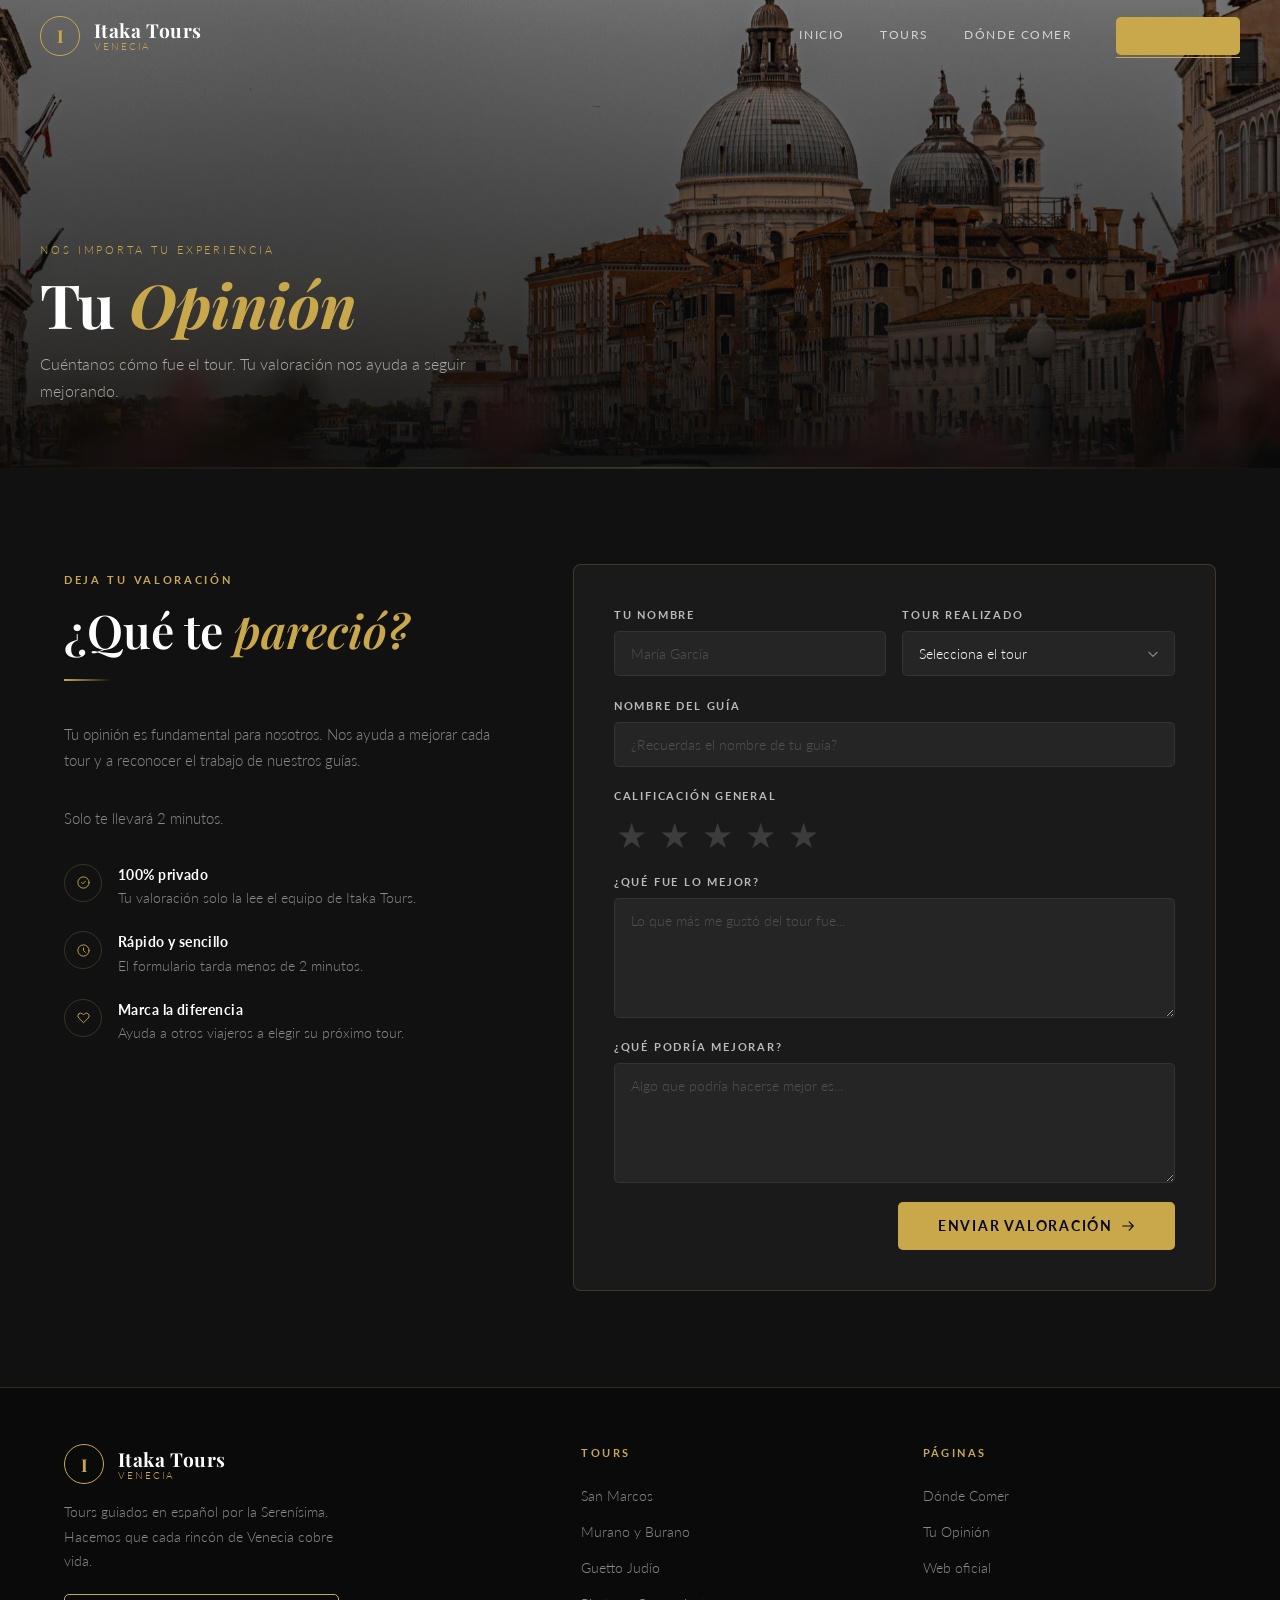
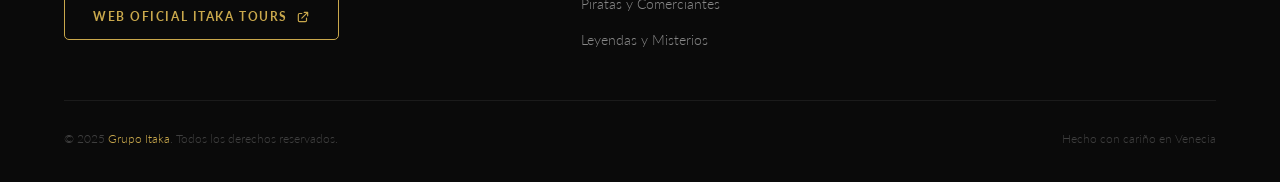
==== feedback.html @ 5834bffe "primer commit itaka post tour" ====
<!DOCTYPE html>
<html lang="es">
<head>
  <meta charset="UTF-8" />
  <meta name="viewport" content="width=device-width, initial-scale=1.0" />
  <title>Tu Opinión — Itaka Tours Venecia</title>
  <meta name="description" content="Cuéntanos cómo fue tu experiencia con Itaka Tours en Venecia. Tu valoración nos ayuda a mejorar." />
  <link rel="preconnect" href="https://fonts.googleapis.com" />
  <link rel="preconnect" href="https://fonts.gstatic.com" crossorigin />
  <link href="https://fonts.googleapis.com/css2?family=Playfair+Display:ital,wght@0,400;0,600;0,700;1,400&family=Lato:wght@300;400;700&display=swap" rel="stylesheet" />
  <link rel="stylesheet" href="css/style.css" />
</head>
<body>

  <!-- HEADER -->
  <header id="header">
    <div class="container header-inner">
      <a href="index.html" class="logo" aria-label="Itaka Tours inicio">
        <div class="logo-icon">I</div>
        <div class="logo-text">
          <span class="logo-name">Itaka Tours</span>
          <span class="logo-tagline">Venecia</span>
        </div>
      </a>
      <nav class="nav-desktop">
        <a href="index.html">Inicio</a>
        <a href="tours.html">Tours</a>
        <a href="restaurantes.html">Dónde Comer</a>
        <a href="feedback.html" class="btn btn-gold">Tu Opinión</a>
      </nav>
      <button class="hamburger" id="hamburger" aria-label="Abrir menú">
        <span></span><span></span><span></span>
      </button>
    </div>
  </header>

  <!-- MENÚ MÓVIL -->
  <nav class="mobile-nav" id="mobileNav" aria-label="Navegación móvil">
    <a href="index.html">Inicio</a>
    <a href="tours.html">Tours</a>
    <a href="restaurantes.html">Dónde Comer</a>
    <a href="feedback.html">Tu Opinión</a>
    <p class="mobile-nav-footer">Itaka Tours · Venecia</p>
  </nav>


  <main>

    <!-- HERO INTERIOR -->
    <section class="hero-page">
      <div class="hero-bg" style="background-image: url('Images/banners/DSC00106.jpg');"></div>
      <div class="hero-overlay"></div>
      <div class="container hero-page-content">
        <p class="hero-page-label">Nos importa tu experiencia</p>
        <h1 class="hero-page-title">Tu <span>Opinión</span></h1>
        <p class="hero-page-desc">Cuéntanos cómo fue el tour. Tu valoración nos ayuda a seguir mejorando.</p>
      </div>
    </section>


    <!-- ════════════════════════════════════════
         FORMULARIO DE VALORACIÓN
    ════════════════════════════════════════ -->
    <section class="section section-bg-dark">
      <div class="container">

        <div class="form-layout">

          <!-- Columna izquierda: info -->
          <div class="form-info reveal">
            <span class="section-label">Deja tu valoración</span>
            <h2 class="section-title">¿Qué te <span>pareció?</span></h2>
            <div class="gold-line"></div>
            <p>Tu opinión es fundamental para nosotros. Nos ayuda a mejorar cada tour y a reconocer el trabajo de nuestros guías.</p>
            <p>Solo te llevará 2 minutos.</p>

            <div class="info-item">
              <div class="info-item-icon">
                <svg xmlns="http://www.w3.org/2000/svg" fill="none" viewBox="0 0 24 24" stroke="currentColor">
                  <path stroke-linecap="round" stroke-linejoin="round" stroke-width="1.5" d="M9 12l2 2 4-4m6 2a9 9 0 11-18 0 9 9 0 0118 0z"/>
                </svg>
              </div>
              <div class="info-item-text">
                <strong>100% privado</strong>
                Tu valoración solo la lee el equipo de Itaka Tours.
              </div>
            </div>

            <div class="info-item">
              <div class="info-item-icon">
                <svg xmlns="http://www.w3.org/2000/svg" fill="none" viewBox="0 0 24 24" stroke="currentColor">
                  <path stroke-linecap="round" stroke-linejoin="round" stroke-width="1.5" d="M12 8v4l3 3m6-3a9 9 0 11-18 0 9 9 0 0118 0z"/>
                </svg>
              </div>
              <div class="info-item-text">
                <strong>Rápido y sencillo</strong>
                El formulario tarda menos de 2 minutos.
              </div>
            </div>

            <div class="info-item">
              <div class="info-item-icon">
                <svg xmlns="http://www.w3.org/2000/svg" fill="none" viewBox="0 0 24 24" stroke="currentColor">
                  <path stroke-linecap="round" stroke-linejoin="round" stroke-width="1.5" d="M4.318 6.318a4.5 4.5 0 000 6.364L12 20.364l7.682-7.682a4.5 4.5 0 00-6.364-6.364L12 7.636l-1.318-1.318a4.5 4.5 0 00-6.364 0z"/>
                </svg>
              </div>
              <div class="info-item-text">
                <strong>Marca la diferencia</strong>
                Ayuda a otros viajeros a elegir su próximo tour.
              </div>
            </div>
          </div>
          <!-- FIN columna izquierda -->


          <!-- Columna derecha: formulario -->
          <div class="form-wrapper reveal reveal-d2">
            <form id="feedbackForm" action="#" method="POST" novalidate>

              <!-- Fila: Nombre + Tour -->
              <div class="form-row">
                <div class="form-group">
                  <label for="fb-nombre">Tu nombre</label>
                  <input
                    type="text"
                    id="fb-nombre"
                    name="nombre"
                    placeholder="María García"
                    required
                    autocomplete="given-name"
                  />
                </div>
                <div class="form-group">
                  <!-- ═══ ACTUALIZAR OPCIONES AL AÑADIR NUEVOS TOURS ═══ -->
                  <label for="fb-tour">Tour realizado</label>
                  <select id="fb-tour" name="tour" required>
                    <option value="" disabled selected>Selecciona el tour</option>
                    <option value="san-marcos">Centro de Venecia: San Marcos</option>
                    <option value="murano-burano">Freetour Murano y Burano</option>
                    <option value="guetto">Guetto Judío</option>
                    <option value="piratas">Prostitutas, Comerciantes y Piratas</option>
                    <option value="leyendas">Leyendas, Crímenes y Misterios</option>
                  </select>
                </div>
              </div>

              <!-- Nombre del guía -->
              <div class="form-group">
                <label for="fb-guia">Nombre del guía</label>
                <input
                  type="text"
                  id="fb-guia"
                  name="guia"
                  placeholder="¿Recuerdas el nombre de tu guía?"
                  autocomplete="off"
                />
              </div>

              <!-- ════════════════════════════════════════
                   RATING DE ESTRELLAS — 1 a 5
              ════════════════════════════════════════ -->
              <div class="star-rating-group">
                <label>Calificación general</label>
                <div class="star-rating" id="starRating" role="group" aria-label="Calificación de 1 a 5 estrellas">
                  <button type="button" class="star" data-value="1" aria-label="1 estrella">★</button>
                  <button type="button" class="star" data-value="2" aria-label="2 estrellas">★</button>
                  <button type="button" class="star" data-value="3" aria-label="3 estrellas">★</button>
                  <button type="button" class="star" data-value="4" aria-label="4 estrellas">★</button>
                  <button type="button" class="star" data-value="5" aria-label="5 estrellas">★</button>
                  <span class="star-count-label" id="starLabel" aria-live="polite"></span>
                </div>
                <input type="hidden" name="calificacion" id="ratingValue" />
              </div>

              <!-- ¿Qué fue lo mejor? -->
              <div class="form-group">
                <label for="fb-mejor">¿Qué fue lo mejor?</label>
                <textarea
                  id="fb-mejor"
                  name="mejor"
                  placeholder="Lo que más me gustó del tour fue..."
                  rows="3"
                ></textarea>
              </div>

              <!-- ¿Qué podría mejorar? -->
              <div class="form-group">
                <label for="fb-mejora">¿Qué podría mejorar?</label>
                <textarea
                  id="fb-mejora"
                  name="mejora"
                  placeholder="Algo que podría hacerse mejor es..."
                  rows="3"
                ></textarea>
              </div>

              <!-- ════════════════════════════════════════
                   AÑADIR NUEVOS CAMPOS AQUÍ si es necesario
                   Copiar un .form-group de arriba
              ════════════════════════════════════════ -->

              <div class="form-submit">
                <button type="submit" id="submitBtn" class="btn btn-gold btn-lg">
                  Enviar valoración
                  <svg xmlns="http://www.w3.org/2000/svg" fill="none" viewBox="0 0 24 24" stroke="currentColor">
                    <path stroke-linecap="round" stroke-linejoin="round" stroke-width="2" d="M14 5l7 7m0 0l-7 7m7-7H3"/>
                  </svg>
                </button>
              </div>

            </form>

            <!-- Mensaje de éxito — oculto por defecto -->
            <div class="form-success" id="formSuccess" aria-live="polite">
              <div class="form-success-icon">
                <svg xmlns="http://www.w3.org/2000/svg" fill="none" viewBox="0 0 24 24" stroke="currentColor">
                  <path stroke-linecap="round" stroke-linejoin="round" stroke-width="1.5" d="M9 12l2 2 4-4m6 2a9 9 0 11-18 0 9 9 0 0118 0z"/>
                </svg>
              </div>
              <h3 class="form-success-title">¡Gracias por tu valoración!</h3>
              <p class="form-success-text">Hemos recibido tu opinión. Nos ayuda muchísimo a seguir mejorando cada tour.</p>
              <a href="tours.html" class="btn btn-outline" style="margin-top:0.5rem;">Ver más tours</a>
            </div>
          </div>
          <!-- FIN formulario -->

        </div>
      </div>
    </section>

  </main>


  <!-- FOOTER -->
  <footer>
    <div class="container">
      <div class="footer-inner">
        <div class="footer-brand">
          <a href="index.html" class="logo">
            <div class="logo-icon">I</div>
            <div class="logo-text">
              <span class="logo-name">Itaka Tours</span>
              <span class="logo-tagline">Venecia</span>
            </div>
          </a>
          <p>Tours guiados en español por la Serenísima. Hacemos que cada rincón de Venecia cobre vida.</p>
          <a href="https://grupoitaka.com" target="_blank" rel="noopener" class="btn btn-outline footer-official-btn">
            Web oficial Itaka Tours
            <svg xmlns="http://www.w3.org/2000/svg" width="13" fill="none" viewBox="0 0 24 24" stroke="currentColor"><path stroke-linecap="round" stroke-linejoin="round" stroke-width="2" d="M10 6H6a2 2 0 00-2 2v10a2 2 0 002 2h10a2 2 0 002-2v-4M14 4h6m0 0v6m0-6L10 14"/></svg>
          </a>
        </div>
        <div class="footer-col">
          <h4>Tours</h4>
          <ul>
            <li><a href="https://www.grupoitaka.com/venecia/san-marco/" target="_blank" rel="noopener">San Marcos</a></li>
            <li><a href="https://www.grupoitaka.com/venecia/freetour-murano-y-burano/" target="_blank" rel="noopener">Murano y Burano</a></li>
            <li><a href="https://www.grupoitaka.com/venecia/guetto-judio/" target="_blank" rel="noopener">Guetto Judío</a></li>
            <li><a href="https://www.grupoitaka.com/prostitutas-comerciantes-y-piratas/" target="_blank" rel="noopener">Piratas y Comerciantes</a></li>
            <li><a href="https://www.grupoitaka.com/venecia/leyendas-crimenes-misterios/" target="_blank" rel="noopener">Leyendas y Misterios</a></li>
          </ul>
        </div>
        <div class="footer-col">
          <h4>Páginas</h4>
          <ul>
            <li><a href="restaurantes.html">Dónde Comer</a></li>
            <li><a href="feedback.html">Tu Opinión</a></li>
            <li><a href="https://www.grupoitaka.com" target="_blank" rel="noopener">Web oficial</a></li>
          </ul>
        </div>
      </div>
      <div class="footer-bottom">
        <p>&copy; 2025 <a href="https://www.grupoitaka.com" target="_blank" rel="noopener">Grupo Itaka</a>. Todos los derechos reservados.</p>
        <p>Hecho con cariño en Venecia</p>
      </div>
    </div>
  </footer>

  <script src="js/main.js"></script>

  <!-- ════════════════════════════════════════
       STAR RATING + ENVÍO A WEBHOOK
       Webhook: n8n — feedback de tours
  ════════════════════════════════════════ -->
  <script>
    (function () {
      const WEBHOOK_URL = 'https://morgantin.app.n8n.cloud/webhook/2cc42efc-2964-4600-a413-fd4a35bc6867';

      /* ── Star rating ── */
      const stars  = document.querySelectorAll('#starRating .star');
      const input  = document.getElementById('ratingValue');
      const label  = document.getElementById('starLabel');
      const labels = ['', 'Muy malo', 'Malo', 'Regular', 'Bueno', '¡Excelente!'];
      let selected = 0;

      function paint(hovered) {
        stars.forEach(s => {
          const v = parseInt(s.dataset.value);
          s.classList.remove('active', 'selected');
          if (v <= hovered) s.classList.add('active');
          if (v <= selected) s.classList.add('selected');
        });
        label.textContent = hovered > 0 ? labels[hovered] : (selected > 0 ? labels[selected] : '');
      }

      stars.forEach(star => {
        const v = parseInt(star.dataset.value);
        star.addEventListener('mouseenter', () => paint(v));
        star.addEventListener('mouseleave', () => paint(0));
        star.addEventListener('click', () => {
          selected    = v;
          input.value = v;
          stars.forEach(s => {
            s.classList.remove('active');
            s.classList.toggle('selected', parseInt(s.dataset.value) <= selected);
          });
          label.textContent = labels[selected];
        });
        star.addEventListener('keydown', e => {
          if (e.key === 'Enter' || e.key === ' ') { e.preventDefault(); star.click(); }
        });
      });

      /* ── Envío del formulario ── */
      const form       = document.getElementById('feedbackForm');
      const submitBtn  = document.getElementById('submitBtn');
      const successMsg = document.getElementById('formSuccess');

      form.addEventListener('submit', async function (e) {
        e.preventDefault();

        // Recoger datos
        const payload = {
          nombre:      document.getElementById('fb-nombre').value.trim(),
          tour:        document.getElementById('fb-tour').value,
          guia:        document.getElementById('fb-guia').value.trim(),
          calificacion: document.getElementById('ratingValue').value,
          mejor:       document.getElementById('fb-mejor').value.trim(),
          mejorar:     document.getElementById('fb-mejora').value.trim(),
        };

        // Estado de carga
        submitBtn.disabled    = true;
        submitBtn.textContent = 'Enviando…';

        try {
          const res = await fetch(WEBHOOK_URL, {
            method:  'POST',
            headers: { 'Content-Type': 'application/json' },
            body:    JSON.stringify(payload),
          });

          if (!res.ok) throw new Error(`HTTP ${res.status}`);

          // Éxito: ocultar formulario y mostrar mensaje
          form.style.display      = 'none';
          successMsg.style.display = 'flex';
          successMsg.scrollIntoView({ behavior: 'smooth', block: 'center' });

        } catch (err) {
          // Error: restaurar botón y avisar
          submitBtn.disabled    = false;
          submitBtn.textContent = 'Enviar valoración';
          alert('Hubo un problema al enviar. Por favor, inténtalo de nuevo.');
          console.error('Feedback error:', err);
        }
      });

    })();
  </script>

</body>
</html>
---- css/style.css ----
/* ════════════════════════════════════════════════════════════════
   ITAKA TOURS — VENECIA
   css/style.css — Estilos compartidos para todas las páginas

   Índice:
   1.  Variables
   2.  Reset & base
   3.  Utilidades
   4.  Botones
   5.  Header & Navegación
   6.  Menú móvil
   7.  Hero — Página de inicio (pantalla completa)
   8.  Hero — Páginas interiores
   9.  Secciones base
   10. Tarjetas de tours
   11. Tarjetas de restaurantes y categorías
   12. Formularios
   13. Rating de estrellas (feedback)
   14. Footer
   15. Animaciones y scroll reveal
   16. Responsive
════════════════════════════════════════════════════════════════ */


/* ════════════════════════════
   1. VARIABLES
════════════════════════════ */
:root {
  /* Paleta principal */
  --gold:        #C9A84C;
  --gold-light:  #E2C87A;
  --gold-dark:   #A07830;
  --black:       #0A0A0A;
  --dark:        #111111;
  --dark-2:      #1A1A1A;
  --dark-3:      #252525;
  --white:       #FFFFFF;
  --off-white:   #F5F0E8;
  --grey:        #888888;
  --grey-light:  #BBBBBB;

  /* Bordes y sombras */
  --border:      rgba(201, 168, 76, 0.22);
  --border-dim:  rgba(255, 255, 255, 0.07);
  --shadow:      0 8px 40px rgba(0, 0, 0, 0.55);
  --shadow-card: 0 4px 24px rgba(0, 0, 0, 0.4);

  /* Tipografía */
  --font-heading: 'Playfair Display', Georgia, serif;
  --font-body:    'Lato', sans-serif;

  /* Espaciado de secciones */
  --section-padding: 6rem 0;

  /* Otros */
  --radius:     5px;
  --transition: 0.28s ease;
  --header-h:   72px;
}


/* ════════════════════════════
   2. RESET & BASE
════════════════════════════ */
*, *::before, *::after {
  box-sizing: border-box;
  margin: 0;
  padding: 0;
}

html {
  scroll-behavior: smooth;
  font-size: 16px;
}

body {
  background: var(--black);
  color: var(--white);
  font-family: var(--font-body);
  font-weight: 300;
  line-height: 1.7;
  overflow-x: hidden;
  -webkit-font-smoothing: antialiased;
}

img {
  display: block;
  width: 100%;
  height: auto;
}

a {
  color: inherit;
  text-decoration: none;
}

ul {
  list-style: none;
}

button {
  font-family: var(--font-body);
}


/* ════════════════════════════
   3. UTILIDADES
════════════════════════════ */
.container {
  width: 90%;
  max-width: 1200px;
  margin: 0 auto;
}

/* Etiqueta pequeña dorada sobre el título de sección */
.section-label {
  display: inline-block;
  font-size: 0.7rem;
  font-weight: 700;
  letter-spacing: 0.24em;
  text-transform: uppercase;
  color: var(--gold);
  margin-bottom: 0.9rem;
}

/* Título principal de sección */
.section-title {
  font-family: var(--font-heading);
  font-size: clamp(1.9rem, 4vw, 2.9rem);
  font-weight: 600;
  color: var(--white);
  line-height: 1.2;
  margin-bottom: 1rem;
}

.section-title span {
  color: var(--gold);
  font-style: italic;
}

/* Subtítulo de sección */
.section-subtitle {
  font-size: 1rem;
  color: var(--grey);
  max-width: 560px;
  line-height: 1.75;
}

/* Línea decorativa dorada bajo el título */
.gold-line {
  width: 48px;
  height: 2px;
  background: linear-gradient(90deg, var(--gold), transparent);
  margin: 1.25rem 0 2.5rem;
}

/* Separador horizontal */
.divider {
  border: none;
  border-top: 1px solid var(--border-dim);
  margin: 3rem 0;
}


/* ════════════════════════════
   4. BOTONES
════════════════════════════ */
.btn {
  display: inline-flex;
  align-items: center;
  justify-content: center;
  gap: 0.5rem;
  padding: 0.75rem 1.75rem;
  font-size: 0.78rem;
  font-weight: 700;
  letter-spacing: 0.13em;
  text-transform: uppercase;
  border: none;
  cursor: pointer;
  transition: var(--transition);
  border-radius: var(--radius);
  white-space: nowrap;
}

.btn svg {
  width: 14px;
  flex-shrink: 0;
}

/* Dorado sólido — acción principal */
.btn-gold {
  background: var(--gold);
  color: var(--black);
}
.btn-gold:hover {
  background: var(--gold-light);
  transform: translateY(-2px);
  box-shadow: 0 6px 20px rgba(201, 168, 76, 0.35);
}

/* Contorno dorado — acción secundaria */
.btn-outline {
  background: transparent;
  color: var(--gold);
  border: 1px solid var(--gold);
}
.btn-outline:hover {
  background: var(--gold);
  color: var(--black);
  transform: translateY(-2px);
}

/* Fantasma blanco */
.btn-ghost {
  background: rgba(255, 255, 255, 0.1);
  color: var(--white);
  border: 1px solid rgba(255, 255, 255, 0.2);
  backdrop-filter: blur(4px);
}
.btn-ghost:hover {
  background: rgba(255, 255, 255, 0.18);
  border-color: rgba(255, 255, 255, 0.35);
}

/* Mapa — botón discreto para enlaces de Google Maps */
.btn-map {
  background: transparent;
  color: var(--grey);
  border: 1px solid var(--border-dim);
  font-size: 0.72rem;
  padding: 0.55rem 1.1rem;
}
.btn-map:hover {
  border-color: var(--gold);
  color: var(--gold);
}

/* Grande — para los CTAs del hero del index */
.btn-lg {
  padding: 1rem 2.5rem;
  font-size: 0.85rem;
}


/* ════════════════════════════
   5. HEADER & NAVEGACIÓN
════════════════════════════ */
#header {
  position: fixed;
  top: 0;
  left: 0;
  right: 0;
  z-index: 100;
  height: var(--header-h);
  display: flex;
  align-items: center;
  transition:
    background var(--transition),
    border-color var(--transition),
    backdrop-filter var(--transition);
}

#header.scrolled {
  background: rgba(10, 10, 10, 0.94);
  backdrop-filter: blur(14px);
  -webkit-backdrop-filter: blur(14px);
  border-bottom: 1px solid var(--border);
}

.header-inner {
  display: flex;
  align-items: center;
  justify-content: space-between;
  width: 100%;
}

/* Logo */
.logo {
  display: flex;
  align-items: center;
  gap: 0.85rem;
  flex-shrink: 0;
}

.logo-icon {
  width: 40px;
  height: 40px;
  border: 1.5px solid var(--gold);
  border-radius: 50%;
  display: flex;
  align-items: center;
  justify-content: center;
  color: var(--gold);
  font-family: var(--font-heading);
  font-size: 1.1rem;
  font-weight: 700;
  flex-shrink: 0;
  transition: background var(--transition);
}

.logo:hover .logo-icon {
  background: rgba(201, 168, 76, 0.12);
}

.logo-text {
  display: flex;
  flex-direction: column;
  line-height: 1.15;
}

.logo-name {
  font-family: var(--font-heading);
  font-size: 1.2rem;
  font-weight: 700;
  color: var(--white);
  letter-spacing: 0.03em;
}

.logo-tagline {
  font-size: 0.62rem;
  letter-spacing: 0.2em;
  text-transform: uppercase;
  color: var(--gold);
}

/* Navegación desktop */
.nav-desktop {
  display: flex;
  align-items: center;
  gap: 2.2rem;
}

.nav-desktop a {
  font-size: 0.76rem;
  font-weight: 400;
  letter-spacing: 0.13em;
  text-transform: uppercase;
  color: rgba(255, 255, 255, 0.72);
  transition: color var(--transition);
  position: relative;
  padding-bottom: 2px;
}

.nav-desktop a::after {
  content: '';
  position: absolute;
  bottom: -3px;
  left: 0;
  width: 0;
  height: 1px;
  background: var(--gold);
  transition: width var(--transition);
}

.nav-desktop a:hover,
.nav-desktop a.active {
  color: var(--gold);
}

.nav-desktop a:hover::after,
.nav-desktop a.active::after {
  width: 100%;
}

.nav-desktop .btn {
  padding: 0.52rem 1.2rem;
  margin-left: 0.5rem;
}

/* Botón hamburguesa */
.hamburger {
  display: none;
  flex-direction: column;
  gap: 5px;
  cursor: pointer;
  padding: 5px;
  background: none;
  border: none;
  z-index: 101;
}

.hamburger span {
  display: block;
  width: 24px;
  height: 1.5px;
  background: var(--white);
  transition: var(--transition);
  border-radius: 2px;
}

.hamburger.active span:nth-child(1) { transform: translateY(6.5px) rotate(45deg); }
.hamburger.active span:nth-child(2) { opacity: 0; transform: scaleX(0); }
.hamburger.active span:nth-child(3) { transform: translateY(-6.5px) rotate(-45deg); }


/* ════════════════════════════
   6. MENÚ MÓVIL
════════════════════════════ */
.mobile-nav {
  display: none;
  position: fixed;
  inset: 0;
  background: rgba(10, 10, 10, 0.98);
  backdrop-filter: blur(18px);
  -webkit-backdrop-filter: blur(18px);
  z-index: 99;
  flex-direction: column;
  align-items: center;
  justify-content: center;
  gap: 0;
}

.mobile-nav.open {
  display: flex;
}

.mobile-nav a {
  font-family: var(--font-heading);
  font-size: clamp(1.6rem, 6vw, 2.2rem);
  color: rgba(255, 255, 255, 0.75);
  padding: 0.85rem 2rem;
  transition: color var(--transition);
  text-align: center;
}

.mobile-nav a:hover,
.mobile-nav a.active {
  color: var(--gold);
}

.mobile-nav-footer {
  position: absolute;
  bottom: 2.5rem;
  font-size: 0.72rem;
  color: rgba(255, 255, 255, 0.2);
  letter-spacing: 0.15em;
  text-transform: uppercase;
}


/* ════════════════════════════
   7. HERO — PÁGINA DE INICIO
   (pantalla completa con 3 CTAs)
════════════════════════════ */
.hero-full {
  position: relative;
  height: 100svh;
  min-height: 620px;
  display: flex;
  flex-direction: column;
  align-items: center;
  justify-content: center;
  overflow: hidden;
}

/* Imagen de fondo — se setea con style="background-image: url(...)" en cada HTML */
.hero-bg {
  position: absolute;
  inset: 0;
  background-size: cover;
  background-position: center;
  transform: scale(1.06);
  transition: transform 7s ease;
  will-change: transform;
}

.hero-full.loaded .hero-bg {
  transform: scale(1);
}

/* Degradado sobre la imagen */
.hero-overlay {
  position: absolute;
  inset: 0;
  background: linear-gradient(
    180deg,
    rgba(10, 10, 10, 0.4)  0%,
    rgba(10, 10, 10, 0.55) 45%,
    rgba(10, 10, 10, 0.82) 100%
  );
}

.hero-content {
  position: relative;
  z-index: 2;
  text-align: center;
  padding: 0 1.5rem;
  max-width: 860px;
  width: 100%;
}

.hero-eyebrow {
  font-size: 0.7rem;
  letter-spacing: 0.3em;
  text-transform: uppercase;
  color: var(--gold);
  margin-bottom: 1.5rem;
  opacity: 0;
  animation: fadeUp 0.8s 0.3s forwards;
}

.hero-title {
  font-family: var(--font-heading);
  font-size: clamp(2rem, 6vw, 4.2rem);
  font-weight: 700;
  line-height: 1.15;
  margin-bottom: 1.2rem;
  opacity: 0;
  animation: fadeUp 0.8s 0.5s forwards;
}

.hero-title em {
  display: block;
  color: var(--gold);
  font-style: italic;
  font-weight: 400;
}

.hero-sub {
  font-size: clamp(0.9rem, 2vw, 1.1rem);
  color: rgba(255, 255, 255, 0.7);
  max-width: 480px;
  margin: 0 auto 3.5rem;
  opacity: 0;
  animation: fadeUp 0.8s 0.7s forwards;
}

/* Grid de 3 tiles CTA grandes */
.hero-cta-grid {
  display: grid;
  grid-template-columns: repeat(3, 1fr);
  gap: 1.25rem;
  max-width: 760px;
  margin: 0 auto;
  opacity: 0;
  animation: fadeUp 0.8s 0.9s forwards;
}

.cta-tile {
  display: flex;
  flex-direction: column;
  align-items: center;
  gap: 0.9rem;
  padding: 1.75rem 1.25rem;
  background: rgba(10, 10, 10, 0.55);
  border: 1px solid var(--border);
  border-radius: 6px;
  backdrop-filter: blur(8px);
  -webkit-backdrop-filter: blur(8px);
  transition: background var(--transition), border-color var(--transition), transform var(--transition);
  cursor: pointer;
}

.cta-tile:hover {
  background: rgba(201, 168, 76, 0.1);
  border-color: var(--gold);
  transform: translateY(-4px);
}

.cta-tile-icon {
  width: 48px;
  height: 48px;
  border: 1px solid var(--border);
  border-radius: 50%;
  display: flex;
  align-items: center;
  justify-content: center;
  color: var(--gold);
  transition: border-color var(--transition), background var(--transition);
}

.cta-tile-icon svg {
  width: 20px;
}

.cta-tile:hover .cta-tile-icon {
  border-color: var(--gold);
  background: rgba(201, 168, 76, 0.15);
}

.cta-tile-label {
  font-size: 0.78rem;
  font-weight: 700;
  letter-spacing: 0.14em;
  text-transform: uppercase;
  color: var(--white);
}

/* Indicador de scroll */
.hero-scroll {
  position: absolute;
  bottom: 2.2rem;
  left: 50%;
  transform: translateX(-50%);
  z-index: 2;
  display: flex;
  flex-direction: column;
  align-items: center;
  gap: 0.45rem;
  color: rgba(255, 255, 255, 0.35);
  font-size: 0.62rem;
  letter-spacing: 0.2em;
  text-transform: uppercase;
  animation: bounce 2.2s ease infinite;
}

.hero-scroll svg {
  width: 18px;
}


/* ════════════════════════════
   8. HERO — PÁGINAS INTERIORES
   (altura media con título)
════════════════════════════ */
.hero-page {
  position: relative;
  height: clamp(340px, 52vh, 520px);
  display: flex;
  align-items: flex-end;
  overflow: hidden;
  padding-bottom: 4rem;
}

.hero-page .hero-bg {
  transform: scale(1.04);
}

.hero-page .hero-overlay {
  background: linear-gradient(
    180deg,
    rgba(10, 10, 10, 0.3)  0%,
    rgba(10, 10, 10, 0.65) 60%,
    rgba(10, 10, 10, 0.92) 100%
  );
}

.hero-page-content {
  position: relative;
  z-index: 2;
  width: 100%;
}

.hero-page-label {
  font-size: 0.7rem;
  letter-spacing: 0.26em;
  text-transform: uppercase;
  color: var(--gold);
  margin-bottom: 0.75rem;
  opacity: 0;
  animation: fadeUp 0.7s 0.2s forwards;
}

.hero-page-title {
  font-family: var(--font-heading);
  font-size: clamp(2.2rem, 5vw, 3.8rem);
  font-weight: 700;
  line-height: 1.1;
  opacity: 0;
  animation: fadeUp 0.7s 0.35s forwards;
}

.hero-page-title span {
  color: var(--gold);
  font-style: italic;
}

.hero-page-desc {
  font-size: 1rem;
  color: rgba(255, 255, 255, 0.6);
  margin-top: 0.75rem;
  max-width: 460px;
  opacity: 0;
  animation: fadeUp 0.7s 0.5s forwards;
}

/* Barra de línea sobre el contenido del hero interior */
.hero-page::after {
  content: '';
  position: absolute;
  bottom: 0;
  left: 0;
  right: 0;
  height: 1px;
  background: linear-gradient(90deg, transparent, var(--gold), transparent);
  opacity: 0.25;
  z-index: 3;
}


/* ════════════════════════════
   9. SECCIONES BASE
════════════════════════════ */
.section {
  padding: var(--section-padding);
  position: relative;
}

/* Línea dorada superior para separar secciones */
.section::before {
  content: '';
  position: absolute;
  top: 0;
  left: 0;
  right: 0;
  height: 1px;
  background: linear-gradient(90deg, transparent, var(--gold), transparent);
  opacity: 0.18;
}

.section-bg-dark   { background: var(--dark); }
.section-bg-black  { background: var(--black); }
.section-bg-dark2  { background: var(--dark-2); }

.section-header {
  margin-bottom: 3.5rem;
}


/* ════════════════════════════
   10. TARJETAS DE TOURS
════════════════════════════ */
.tours-grid {
  display: grid;
  grid-template-columns: repeat(3, 1fr);
  gap: 1.5rem;
}

.tour-card {
  background: var(--dark-2);
  border: 1px solid var(--border);
  border-radius: 6px;
  overflow: hidden;
  display: flex;
  flex-direction: column;
  transition: transform var(--transition), border-color var(--transition), box-shadow var(--transition);
}

.tour-card:hover {
  transform: translateY(-6px);
  border-color: var(--gold);
  box-shadow: 0 16px 48px rgba(0, 0, 0, 0.5), 0 0 0 1px rgba(201, 168, 76, 0.12);
}

/* Contenedor de imagen */
.tour-card-img {
  position: relative;
  aspect-ratio: 16 / 9;
  overflow: hidden;
  background: var(--dark-3);
}

.tour-card-img img {
  width: 100%;
  height: 100%;
  object-fit: cover;
  transition: transform 0.6s ease;
}

.tour-card:hover .tour-card-img img {
  transform: scale(1.08);
}

/* Badge de precio/gratis sobre la imagen */
.tour-badge {
  position: absolute;
  top: 0.9rem;
  right: 0.9rem;
  background: var(--gold);
  color: var(--black);
  font-size: 0.65rem;
  font-weight: 700;
  letter-spacing: 0.1em;
  text-transform: uppercase;
  padding: 0.28rem 0.65rem;
  border-radius: 3px;
}

.tour-badge.free {
  background: #2E7D32;
  color: var(--white);
}

/* Cuerpo de la tarjeta */
.tour-card-body {
  padding: 1.5rem;
  flex: 1;
  display: flex;
  flex-direction: column;
}

.tour-meta {
  display: flex;
  align-items: center;
  gap: 1rem;
  margin-bottom: 0.65rem;
}

.tour-meta span {
  display: flex;
  align-items: center;
  gap: 0.3rem;
  font-size: 0.72rem;
  color: var(--grey);
  letter-spacing: 0.04em;
}

.tour-meta svg {
  width: 12px;
  flex-shrink: 0;
}

.tour-name {
  font-family: var(--font-heading);
  font-size: 1.15rem;
  font-weight: 600;
  color: var(--white);
  line-height: 1.3;
  margin-bottom: 0.6rem;
}

.tour-desc {
  font-size: 0.87rem;
  color: var(--grey);
  line-height: 1.68;
  flex: 1;
  margin-bottom: 1.4rem;
}

/* Pie de la tarjeta */
.tour-card-footer {
  display: flex;
  align-items: center;
  justify-content: space-between;
  gap: 1rem;
  padding-top: 1.1rem;
  border-top: 1px solid var(--border-dim);
}

.tour-price {
  font-family: var(--font-heading);
  font-size: 1.05rem;
  color: var(--gold);
  white-space: nowrap;
}

.tour-price small {
  font-family: var(--font-body);
  font-size: 0.68rem;
  color: var(--grey);
  display: block;
  letter-spacing: 0.08em;
  font-weight: 300;
}


/* ════════════════════════════
   11. TARJETAS DE RESTAURANTES
   Y CATEGORÍAS (bares, heladerías, etc.)
════════════════════════════ */

/* Grid de categorías — título de sección por categoría */
.category-section {
  margin-bottom: 4.5rem;
}

.category-title {
  display: flex;
  align-items: center;
  gap: 1rem;
  font-family: var(--font-heading);
  font-size: 1.5rem;
  font-weight: 600;
  color: var(--white);
  margin-bottom: 1.75rem;
  padding-bottom: 0.85rem;
  border-bottom: 1px solid var(--border-dim);
}

.category-title svg {
  width: 20px;
  color: var(--gold);
  flex-shrink: 0;
}

/* Grid de tarjetas */
.places-grid {
  display: grid;
  grid-template-columns: repeat(4, 1fr);
  gap: 1.25rem;
}

/* Tarjeta individual de lugar (restaurante, bar, heladería...) */
.place-card {
  background: var(--dark-2);
  border: 1px solid var(--border);
  border-radius: 6px;
  padding: 1.5rem 1.35rem;
  display: flex;
  flex-direction: column;
  gap: 0.55rem;
  transition: transform var(--transition), border-color var(--transition);
  position: relative;
  overflow: hidden;
}

/* Acento lateral dorado en hover */
.place-card::before {
  content: '';
  position: absolute;
  top: 0;
  left: 0;
  width: 3px;
  height: 100%;
  background: var(--gold);
  transform: scaleY(0);
  transform-origin: bottom;
  transition: transform var(--transition);
  border-radius: 0 0 0 6px;
}

.place-card:hover {
  transform: translateY(-4px);
  border-color: rgba(201, 168, 76, 0.4);
}

.place-card:hover::before {
  transform: scaleY(1);
}

/* Número decorativo de fondo */
.place-number {
  font-family: var(--font-heading);
  font-size: 2.5rem;
  font-weight: 700;
  color: rgba(201, 168, 76, 0.09);
  line-height: 1;
  position: absolute;
  top: 0.8rem;
  right: 1rem;
  pointer-events: none;
}

.place-name {
  font-family: var(--font-heading);
  font-size: 1rem;
  font-weight: 600;
  color: var(--white);
  line-height: 1.3;
  padding-right: 2.5rem; /* espacio para el número decorativo */
}

/* Etiqueta de tipo (opcional: "Pasta · Pizza", "Cócteles", etc.) */
.place-tag {
  font-size: 0.68rem;
  font-weight: 700;
  letter-spacing: 0.1em;
  text-transform: uppercase;
  color: var(--gold-dark);
}

.place-desc {
  font-size: 0.82rem;
  color: var(--grey);
  line-height: 1.65;
  flex: 1;
}

/* Destacado ("Tip" o recomendación especial) */
.place-tip {
  font-size: 0.8rem;
  color: var(--off-white);
  font-style: italic;
  background: rgba(201, 168, 76, 0.06);
  border-left: 2px solid var(--gold-dark);
  padding: 0.4rem 0.7rem;
  border-radius: 0 3px 3px 0;
}

.place-card .btn-map {
  margin-top: 0.6rem;
  align-self: flex-start;
}


/* ════════════════════════════
   12. FORMULARIOS
════════════════════════════ */
.form-wrapper {
  background: var(--dark-2);
  border: 1px solid var(--border);
  border-radius: 8px;
  padding: 2.5rem;
}

.form-row {
  display: grid;
  grid-template-columns: 1fr 1fr;
  gap: 1rem;
}

.form-group {
  display: flex;
  flex-direction: column;
  gap: 0.45rem;
  margin-bottom: 1.2rem;
}

.form-group label {
  font-size: 0.7rem;
  font-weight: 700;
  letter-spacing: 0.16em;
  text-transform: uppercase;
  color: var(--grey-light);
}

.form-group input,
.form-group select,
.form-group textarea {
  background: var(--dark-3);
  border: 1px solid var(--border-dim);
  border-radius: var(--radius);
  color: var(--white);
  font-family: var(--font-body);
  font-size: 0.9rem;
  font-weight: 300;
  padding: 0.82rem 1rem;
  transition: border-color var(--transition), box-shadow var(--transition);
  outline: none;
  width: 100%;
}

.form-group input::placeholder,
.form-group textarea::placeholder {
  color: rgba(255, 255, 255, 0.2);
}

.form-group input:focus,
.form-group select:focus,
.form-group textarea:focus {
  border-color: var(--gold);
  box-shadow: 0 0 0 3px rgba(201, 168, 76, 0.1);
}

.form-group select {
  appearance: none;
  cursor: pointer;
  background-image: url("data:image/svg+xml,%3Csvg xmlns='http://www.w3.org/2000/svg' fill='none' viewBox='0 0 24 24' stroke='%23888'%3E%3Cpath stroke-linecap='round' stroke-linejoin='round' stroke-width='2' d='M19 9l-7 7-7-7'/%3E%3C/svg%3E");
  background-repeat: no-repeat;
  background-position: right 0.9rem center;
  background-size: 14px;
  padding-right: 2.5rem;
}

.form-group textarea {
  resize: vertical;
  min-height: 120px;
}

.form-submit {
  display: flex;
  justify-content: flex-end;
  margin-top: 0.5rem;
}

/* Layout de dos columnas para páginas de formulario */
.form-layout {
  display: grid;
  grid-template-columns: 1fr 1.5fr;
  gap: 5rem;
  align-items: start;
}

.form-info p {
  font-size: 0.92rem;
  color: var(--grey);
  line-height: 1.78;
  margin-bottom: 2rem;
}

/* Ítem de info de contacto */
.info-item {
  display: flex;
  align-items: flex-start;
  gap: 1rem;
  margin-bottom: 1.4rem;
}

.info-item-icon {
  width: 38px;
  height: 38px;
  border: 1px solid var(--border);
  border-radius: 50%;
  display: flex;
  align-items: center;
  justify-content: center;
  flex-shrink: 0;
  color: var(--gold);
}

.info-item-icon svg { width: 15px; }

.info-item-text {
  font-size: 0.87rem;
  color: var(--grey);
  line-height: 1.5;
}

.info-item-text strong {
  display: block;
  color: var(--white);
  font-size: 0.88rem;
  margin-bottom: 0.2rem;
  font-weight: 700;
  letter-spacing: 0.03em;
}


/* ════════════════════════════
   12b. MENSAJE DE ÉXITO (formularios)
════════════════════════════ */
.form-success {
  display: none; /* oculto por defecto, JS lo muestra con display:flex */
  flex-direction: column;
  align-items: center;
  text-align: center;
  padding: 3rem 2rem;
  gap: 1rem;
  animation: fadeUp 0.5s ease forwards;
}

.form-success-icon {
  width: 64px;
  height: 64px;
  border: 1.5px solid var(--gold);
  border-radius: 50%;
  display: flex;
  align-items: center;
  justify-content: center;
  color: var(--gold);
  margin-bottom: 0.5rem;
}

.form-success-icon svg { width: 30px; }

.form-success-title {
  font-family: var(--font-heading);
  font-size: 1.6rem;
  font-weight: 600;
  color: var(--white);
}

.form-success-text {
  font-size: 0.95rem;
  color: var(--grey);
  max-width: 360px;
  line-height: 1.7;
}


/* ════════════════════════════
   13. RATING DE ESTRELLAS
   (feedback.html)
════════════════════════════ */
.star-rating-group {
  margin-bottom: 1.2rem;
}

.star-rating-group label {
  font-size: 0.7rem;
  font-weight: 700;
  letter-spacing: 0.16em;
  text-transform: uppercase;
  color: var(--grey-light);
  display: block;
  margin-bottom: 0.75rem;
}

.star-rating {
  display: flex;
  gap: 0.5rem;
  align-items: center;
}

.star-rating .star {
  background: none;
  border: none;
  cursor: pointer;
  font-size: 2.2rem;
  color: rgba(255, 255, 255, 0.15);
  line-height: 1;
  padding: 0 2px;
  transition: color 0.15s, transform 0.15s;
}

.star-rating .star:hover,
.star-rating .star.active {
  color: var(--gold-light);
  transform: scale(1.15);
}

.star-rating .star.selected {
  color: var(--gold);
}

.star-rating .star:focus {
  outline: 2px solid var(--gold);
  outline-offset: 2px;
  border-radius: 3px;
}

.star-count-label {
  font-size: 0.8rem;
  color: var(--grey);
  margin-left: 0.5rem;
  min-width: 80px;
  font-style: italic;
}


/* ════════════════════════════
   14. FOOTER
════════════════════════════ */
footer {
  background: var(--black);
  border-top: 1px solid var(--border);
  padding: 3.5rem 0 2rem;
}

.footer-inner {
  display: grid;
  grid-template-columns: 1.6fr 1fr 1fr;
  gap: 3rem;
  margin-bottom: 2.5rem;
}

.footer-brand p {
  font-size: 0.87rem;
  color: var(--grey);
  margin-top: 1rem;
  max-width: 290px;
  line-height: 1.75;
}

.footer-col h4 {
  font-size: 0.68rem;
  font-weight: 700;
  letter-spacing: 0.22em;
  text-transform: uppercase;
  color: var(--gold);
  margin-bottom: 1.1rem;
}

.footer-col li {
  margin-bottom: 0.55rem;
}

.footer-col a {
  font-size: 0.87rem;
  color: var(--grey);
  transition: color var(--transition);
}

.footer-col a:hover {
  color: var(--white);
}

.footer-official-btn {
  margin-top: 1.25rem;
  align-self: flex-start;
  font-size: 0.75rem;
}

.footer-bottom {
  display: flex;
  align-items: center;
  justify-content: space-between;
  padding-top: 1.75rem;
  border-top: 1px solid var(--border-dim);
}

.footer-bottom p {
  font-size: 0.76rem;
  color: rgba(255, 255, 255, 0.22);
}

.footer-bottom a {
  color: var(--gold);
  transition: opacity var(--transition);
}

.footer-bottom a:hover {
  opacity: 0.75;
}


/* ════════════════════════════
   15. ANIMACIONES
════════════════════════════ */
@keyframes fadeUp {
  from { opacity: 0; transform: translateY(22px); }
  to   { opacity: 1; transform: translateY(0); }
}

@keyframes bounce {
  0%, 100% { transform: translateX(-50%) translateY(0); }
  50%       { transform: translateX(-50%) translateY(7px); }
}

/* Scroll reveal — se activa con JS cuando el elemento entra en viewport */
.reveal {
  opacity: 0;
  transform: translateY(28px);
  transition: opacity 0.65s ease, transform 0.65s ease;
}

.reveal.visible {
  opacity: 1;
  transform: none;
}

/* Delays escalonados para grids */
.reveal-d1 { transition-delay: 0.08s; }
.reveal-d2 { transition-delay: 0.16s; }
.reveal-d3 { transition-delay: 0.24s; }
.reveal-d4 { transition-delay: 0.32s; }
.reveal-d5 { transition-delay: 0.40s; }


/* ════════════════════════════
   16. RESPONSIVE
════════════════════════════ */

/* Tablet — hasta 1100px */
@media (max-width: 1100px) {
  .tours-grid    { grid-template-columns: repeat(2, 1fr); }
  .places-grid   { grid-template-columns: repeat(2, 1fr); }
}

/* Tablet pequeña — hasta 900px */
@media (max-width: 900px) {
  .nav-desktop { display: none; }
  .hamburger   { display: flex; }

  .form-layout { grid-template-columns: 1fr; gap: 3rem; }
  .footer-inner { grid-template-columns: 1fr 1fr; }
  .footer-brand { grid-column: 1 / -1; }
}

/* Móvil — hasta 640px */
@media (max-width: 640px) {
  :root { --section-padding: 4rem 0; }

  .tours-grid  { grid-template-columns: 1fr; }
  .places-grid { grid-template-columns: 1fr; }

  .hero-cta-grid { grid-template-columns: 1fr; max-width: 320px; }

  .form-row    { grid-template-columns: 1fr; }
  .form-wrapper { padding: 1.75rem 1.4rem; }

  .footer-inner { grid-template-columns: 1fr; gap: 2rem; }
  .footer-bottom {
    flex-direction: column;
    gap: 0.5rem;
    text-align: center;
  }

  .hero-page { padding-bottom: 2.5rem; }
}
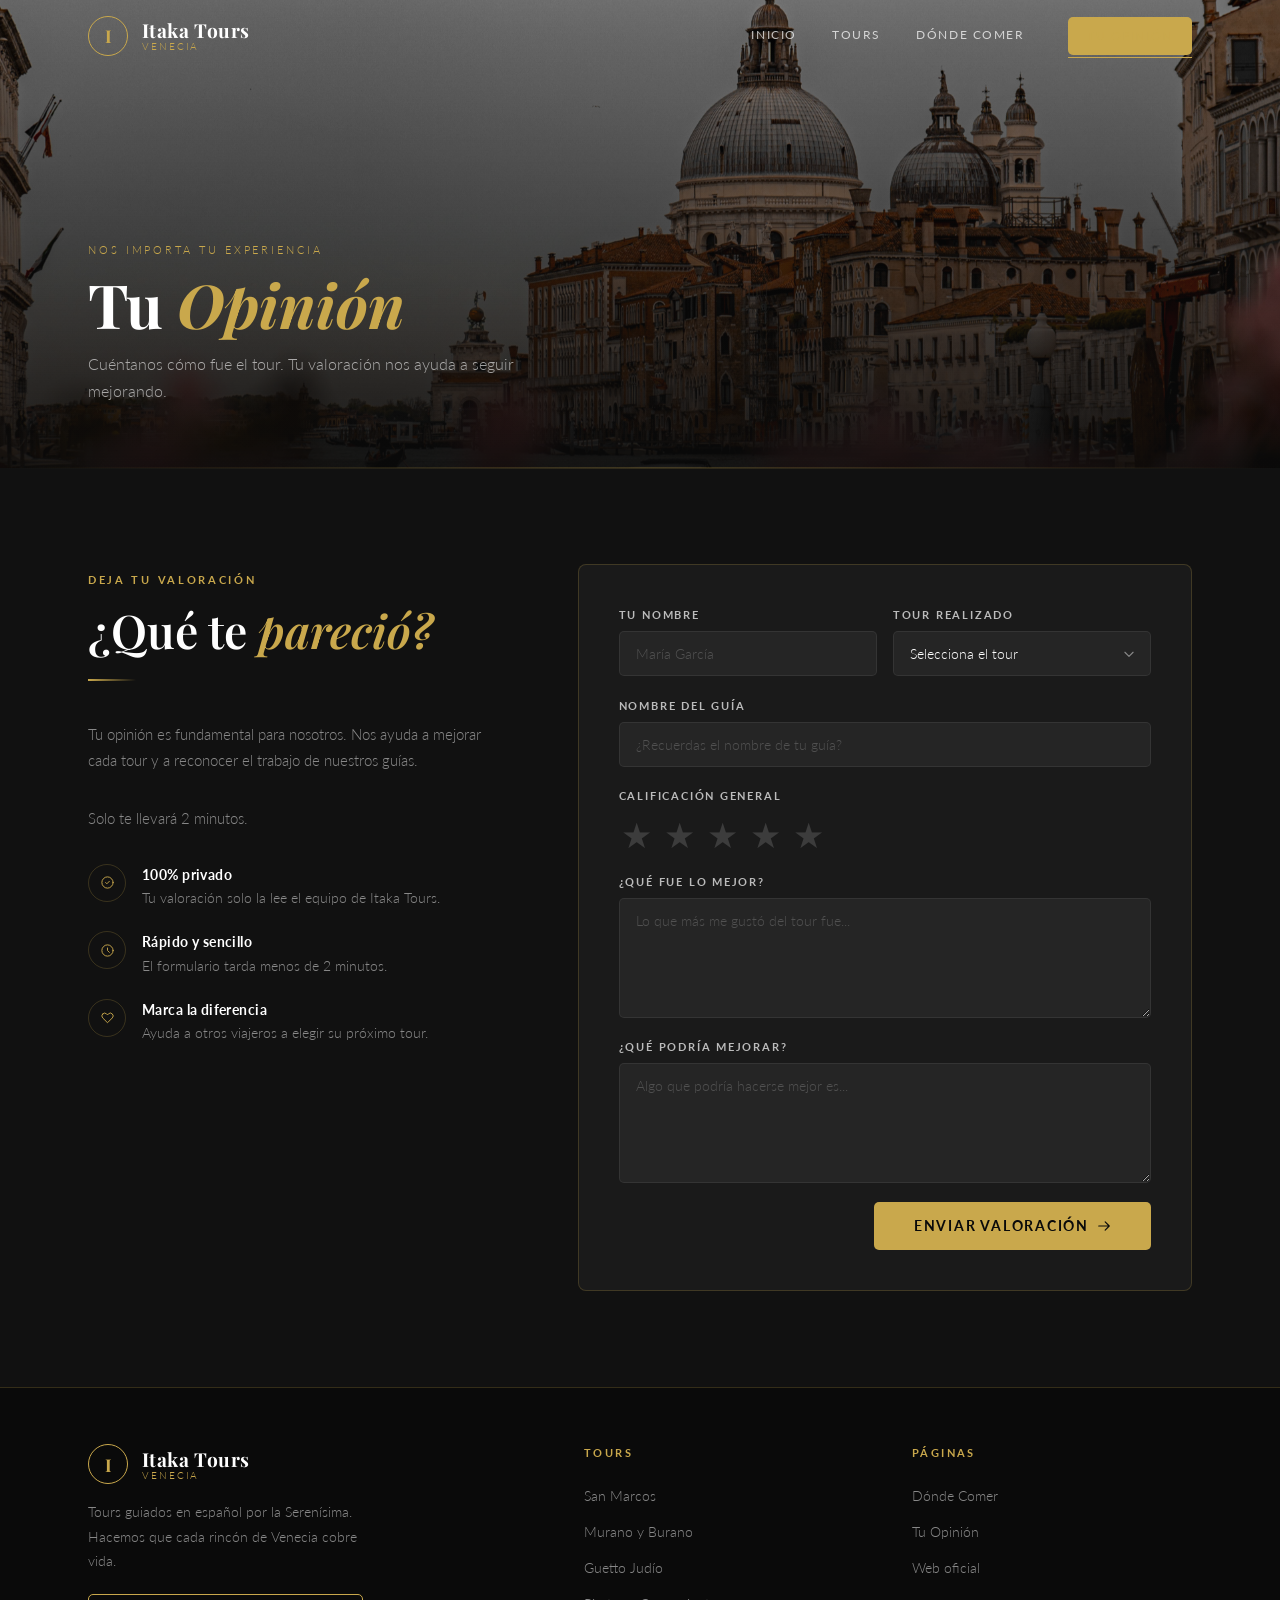
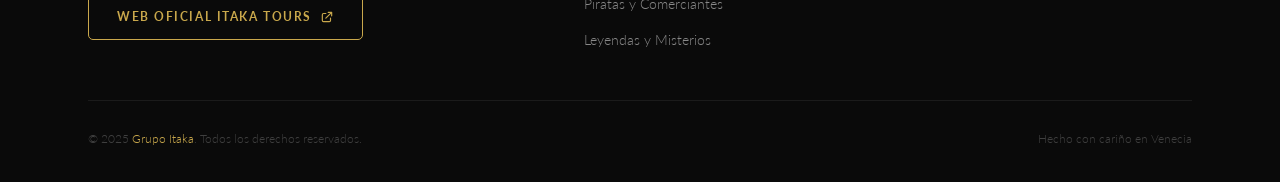
==== commit cfb071c3: "fix code review improvements" ====
--- a/feedback.html
+++ b/feedback.html
@@ -244,7 +244,7 @@
             </div>
           </a>
           <p>Tours guiados en español por la Serenísima. Hacemos que cada rincón de Venecia cobre vida.</p>
-          <a href="https://grupoitaka.com" target="_blank" rel="noopener" class="btn btn-outline footer-official-btn">
+          <a href="https://www.grupoitaka.com" target="_blank" rel="noopener" class="btn btn-outline footer-official-btn">
             Web oficial Itaka Tours
             <svg xmlns="http://www.w3.org/2000/svg" width="13" fill="none" viewBox="0 0 24 24" stroke="currentColor"><path stroke-linecap="round" stroke-linejoin="round" stroke-width="2" d="M10 6H6a2 2 0 00-2 2v10a2 2 0 002 2h10a2 2 0 002-2v-4M14 4h6m0 0v6m0-6L10 14"/></svg>
           </a>
--- a/css/style.css
+++ b/css/style.css
@@ -107,9 +107,10 @@
    3. UTILIDADES
 ════════════════════════════ */
 .container {
-  width: 90%;
+  width: 100%;
   max-width: 1200px;
   margin: 0 auto;
+  padding: 0 clamp(1.25rem, 5vw, 3rem);
 }
 
 /* Etiqueta pequeña dorada sobre el título de sección */
@@ -451,6 +452,8 @@
   align-items: center;
   justify-content: center;
   overflow: hidden;
+  /* Reservar espacio para el header fijo para que el contenido no quede detrás */
+  padding-top: var(--header-h);
 }
 
 /* Imagen de fondo — se setea con style="background-image: url(...)" en cada HTML */
@@ -619,6 +622,8 @@
   display: flex;
   align-items: flex-end;
   overflow: hidden;
+  /* padding-top reserva el header fijo; padding-bottom da aire al texto */
+  padding-top: var(--header-h);
   padding-bottom: 4rem;
 }
 
@@ -1333,8 +1338,9 @@
 
 /* Tablet — hasta 1100px */
 @media (max-width: 1100px) {
-  .tours-grid    { grid-template-columns: repeat(2, 1fr); }
-  .places-grid   { grid-template-columns: repeat(2, 1fr); }
+  .tours-grid  { grid-template-columns: repeat(2, 1fr); }
+  /* places-grid pasa a 3 columnas (no 2) para evitar el salto brusco de 4→2 */
+  .places-grid { grid-template-columns: repeat(3, 1fr); }
 }
 
 /* Tablet pequeña — hasta 900px */
@@ -1342,7 +1348,10 @@
   .nav-desktop { display: none; }
   .hamburger   { display: flex; }
 
-  .form-layout { grid-template-columns: 1fr; gap: 3rem; }
+  /* places-grid baja a 2 columnas en tablet pequeña */
+  .places-grid { grid-template-columns: repeat(2, 1fr); }
+
+  .form-layout  { grid-template-columns: 1fr; gap: 3rem; }
   .footer-inner { grid-template-columns: 1fr 1fr; }
   .footer-brand { grid-column: 1 / -1; }
 }
@@ -1351,20 +1360,51 @@
 @media (max-width: 640px) {
   :root { --section-padding: 4rem 0; }
 
+  /* Hero index: altura automática para que el contenido nunca se corte.
+     min-height mantiene el aspecto fullscreen si el contenido es corto. */
+  .hero-full {
+    height: auto;
+    min-height: 100svh;
+    padding-bottom: 3rem;
+  }
+
+  /* Menos margen vertical entre elementos del hero para que quepan mejor */
+  .hero-eyebrow { margin-bottom: 1rem; }
+  .hero-sub     { margin-bottom: 2rem; }
+
+  /* Tiles en horizontal: icono + texto en la misma fila.
+     Ahorra ~120px de altura respecto a la versión vertical apilada. */
+  .hero-cta-grid {
+    grid-template-columns: 1fr;
+    max-width: 400px;
+  }
+
+  .cta-tile {
+    flex-direction: row;
+    justify-content: flex-start;
+    padding: 1rem 1.25rem;
+    gap: 1rem;
+  }
+
+  /* Ocultar indicador de scroll en móvil */
+  .hero-scroll { display: none; }
+
+  /* Hero páginas interiores */
+  .hero-page { padding-bottom: 2.5rem; }
+
+  /* Grids de contenido */
   .tours-grid  { grid-template-columns: 1fr; }
   .places-grid { grid-template-columns: 1fr; }
 
-  .hero-cta-grid { grid-template-columns: 1fr; max-width: 320px; }
-
-  .form-row    { grid-template-columns: 1fr; }
+  /* Formularios */
+  .form-row     { grid-template-columns: 1fr; }
   .form-wrapper { padding: 1.75rem 1.4rem; }
 
+  /* Footer */
   .footer-inner { grid-template-columns: 1fr; gap: 2rem; }
   .footer-bottom {
     flex-direction: column;
     gap: 0.5rem;
     text-align: center;
   }
-
-  .hero-page { padding-bottom: 2.5rem; }
-}
+}
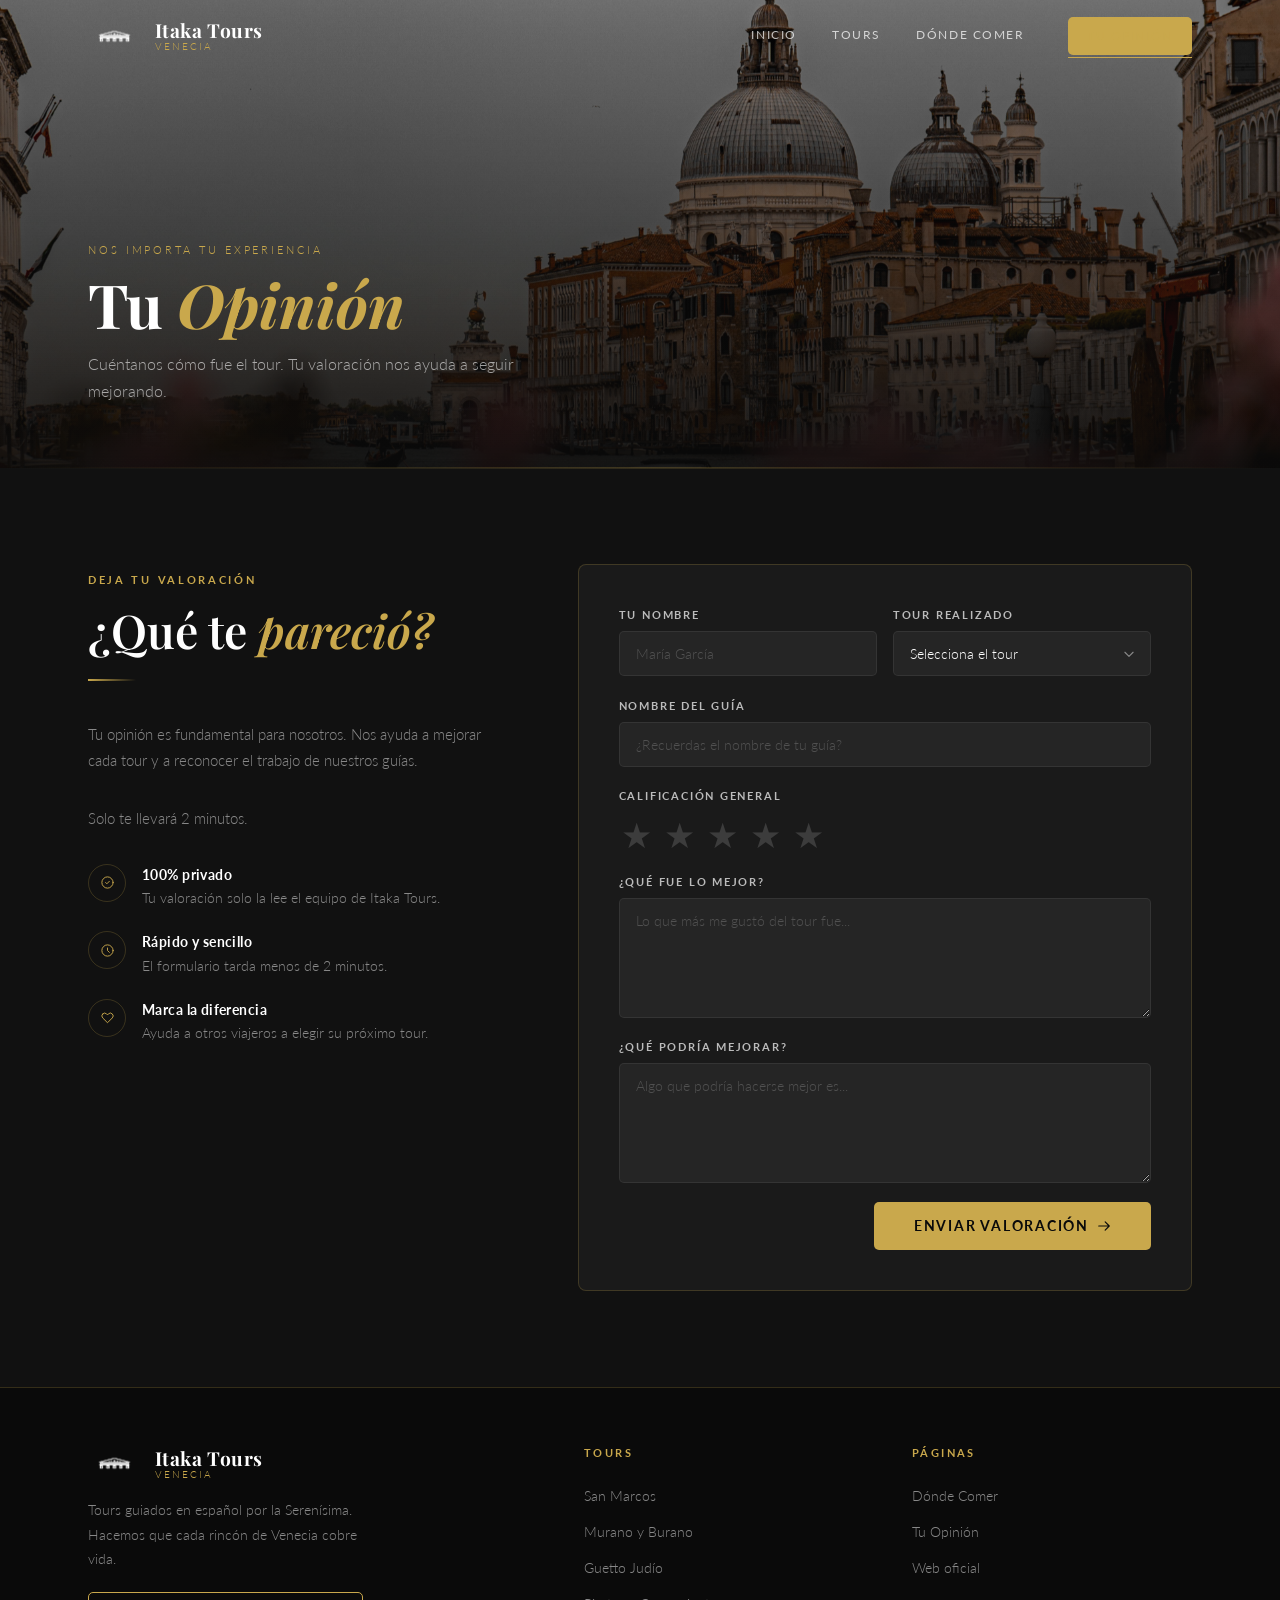
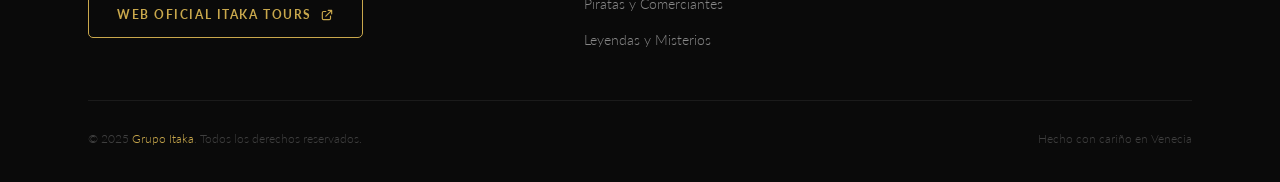
==== commit cf3f86c7: "fix code review improvements" ====
--- a/feedback.html
+++ b/feedback.html
@@ -16,7 +16,7 @@
   <header id="header">
     <div class="container header-inner">
       <a href="index.html" class="logo" aria-label="Itaka Tours inicio">
-        <div class="logo-icon">I</div>
+        <img src="Images/logo.png" alt="Itaka Tours" class="logo-img" />
         <div class="logo-text">
           <span class="logo-name">Itaka Tours</span>
           <span class="logo-tagline">Venecia</span>
@@ -237,7 +237,7 @@
       <div class="footer-inner">
         <div class="footer-brand">
           <a href="index.html" class="logo">
-            <div class="logo-icon">I</div>
+            <img src="Images/logo.png" alt="Itaka Tours" class="logo-img" />
             <div class="logo-text">
               <span class="logo-name">Itaka Tours</span>
               <span class="logo-tagline">Venecia</span>
--- a/css/style.css
+++ b/css/style.css
@@ -283,24 +283,16 @@
   flex-shrink: 0;
 }
 
-.logo-icon {
-  width: 40px;
-  height: 40px;
-  border: 1.5px solid var(--gold);
-  border-radius: 50%;
-  display: flex;
-  align-items: center;
-  justify-content: center;
-  color: var(--gold);
-  font-family: var(--font-heading);
-  font-size: 1.1rem;
-  font-weight: 700;
+.logo-img {
+  height: 38px;
+  width: auto;
+  object-fit: contain;
   flex-shrink: 0;
-  transition: background var(--transition);
-}
-
-.logo:hover .logo-icon {
-  background: rgba(201, 168, 76, 0.12);
+  /* El PNG tiene fondo blanco — brightness(0) invert(1) lo convierte en
+     silueta blanca, que encaja con el diseño dark-theme del sitio.
+     Si en el futuro se reemplaza por un PNG con fondo transparente,
+     quitar este filter. */
+  filter: brightness(0) invert(1);
 }
 
 .logo-text {
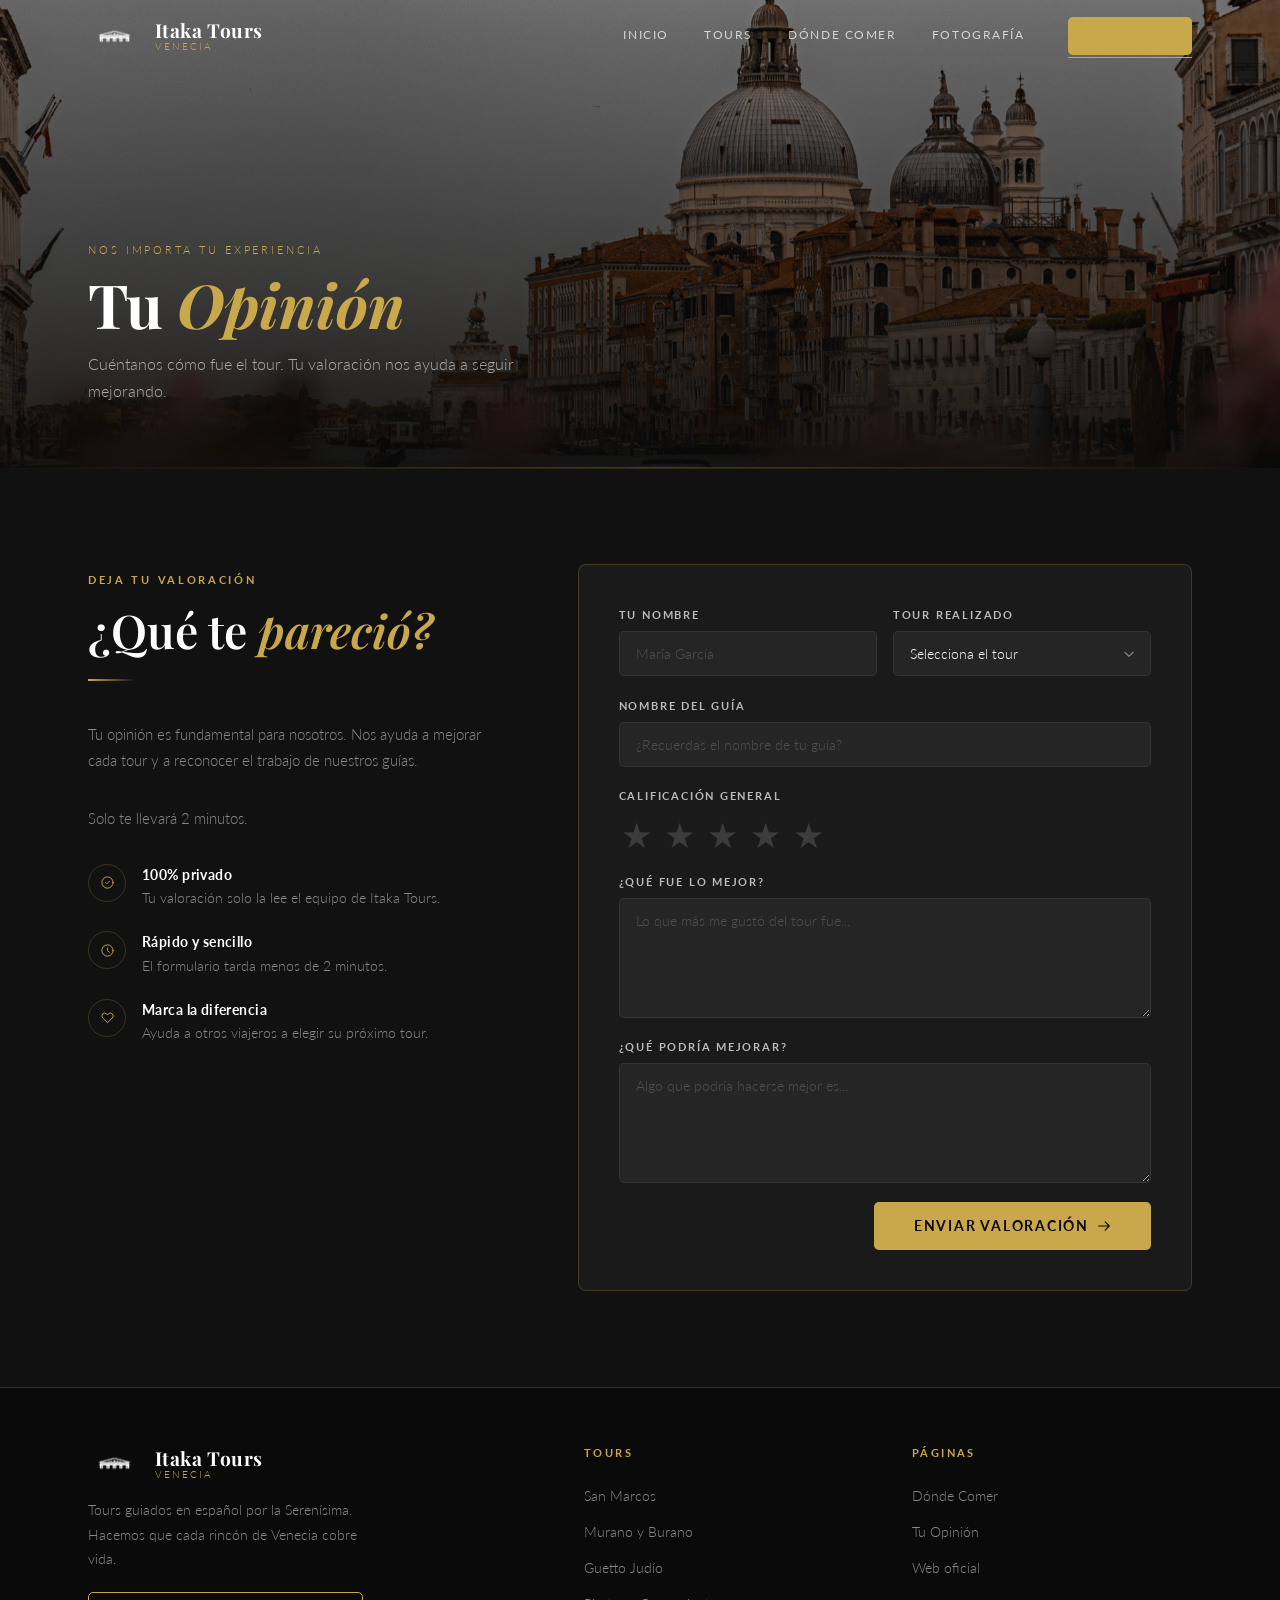
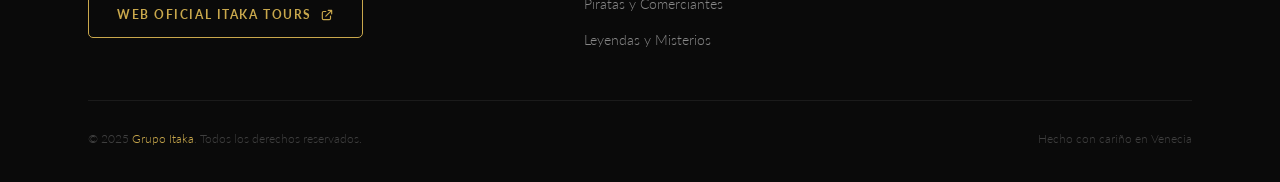
==== commit 99b71454: "fotografia, sin gluten y vegetarianos" ====
--- a/feedback.html
+++ b/feedback.html
@@ -26,6 +26,7 @@
         <a href="index.html">Inicio</a>
         <a href="tours.html">Tours</a>
         <a href="restaurantes.html">Dónde Comer</a>
+        <a href="fotografia.html">Fotografía</a>
         <a href="feedback.html" class="btn btn-gold">Tu Opinión</a>
       </nav>
       <button class="hamburger" id="hamburger" aria-label="Abrir menú">
@@ -39,6 +40,7 @@
     <a href="index.html">Inicio</a>
     <a href="tours.html">Tours</a>
     <a href="restaurantes.html">Dónde Comer</a>
+    <a href="fotografia.html">Fotografía</a>
     <a href="feedback.html">Tu Opinión</a>
     <p class="mobile-nav-footer">Itaka Tours · Venecia</p>
   </nav>
--- a/css/style.css
+++ b/css/style.css
@@ -16,6 +16,7 @@
    11. Tarjetas de restaurantes y categorías
    12. Formularios
    13. Rating de estrellas (feedback)
+   13b. Acordeón de categorías (restaurantes.html)
    14. Footer
    15. Animaciones y scroll reveal
    16. Responsive
@@ -1216,6 +1217,170 @@
 
 
 /* ════════════════════════════
+   13b. ACORDEÓN DE CATEGORÍAS
+════════════════════════════ */
+
+/* Contenedor principal del acordeón */
+.accordion {
+  display: flex;
+  flex-direction: column;
+  gap: 0.75rem;
+  margin-top: 2.5rem;
+}
+
+/* Ítem de categoría */
+.accordion-item {
+  border-radius: 10px;
+  overflow: hidden;
+  border: 1px solid var(--border-dim);
+  transition: border-color 0.3s;
+}
+
+.accordion-item.open {
+  border-color: var(--border);
+}
+
+/* Cabecera clicable */
+.accordion-header {
+  position: relative;
+  width: 100%;
+  height: 110px;
+  padding: 0;
+  background: none;
+  border: none;
+  cursor: pointer;
+  overflow: hidden;
+  display: block;
+  text-align: left;
+}
+
+/* Imagen de fondo difuminada y oscurecida */
+.accordion-bg {
+  position: absolute;
+  inset: -6px;                     /* ligero desbordamiento para ocultar blur edge */
+  background-size: cover;
+  background-position: center;
+  filter: blur(2px);
+  transition: filter 0.4s ease;
+  z-index: 0;
+}
+
+/* Overlay semitransparente sobre la imagen — ajustar opacidad aquí */
+.accordion-header::after {
+  content: '';
+  position: absolute;
+  inset: 0;
+  background: rgba(0, 0, 0, 0.3);
+  z-index: 1;
+  transition: background 0.4s ease;
+}
+
+.accordion-item.open .accordion-header::after,
+.accordion-header:hover::after {
+  background: rgba(0, 0, 0, 0.22);
+}
+
+/* Contenido de la cabecera (sobre el fondo) */
+.accordion-header-content {
+  position: relative;
+  z-index: 2;
+  display: flex;
+  align-items: center;
+  gap: 1.1rem;
+  padding: 0 1.75rem;
+  height: 100%;
+}
+
+/* Icono circular dorado */
+.accordion-cat-icon {
+  flex-shrink: 0;
+  width: 46px;
+  height: 46px;
+  border-radius: 50%;
+  background: rgba(201, 168, 76, 0.15);
+  border: 1px solid var(--border);
+  display: flex;
+  align-items: center;
+  justify-content: center;
+  color: var(--gold);
+  transition: background 0.3s;
+}
+
+.accordion-cat-icon svg {
+  width: 22px;
+  height: 22px;
+}
+
+.accordion-item.open .accordion-cat-icon {
+  background: rgba(201, 168, 76, 0.25);
+}
+
+/* Texto de la categoría */
+.accordion-cat-info {
+  flex: 1;
+  min-width: 0;
+}
+
+.accordion-cat-count {
+  display: block;
+  font-family: var(--font-body);
+  font-size: 0.72rem;
+  font-weight: 700;
+  letter-spacing: 0.12em;
+  text-transform: uppercase;
+  color: var(--gold);
+  margin-bottom: 0.2rem;
+}
+
+.accordion-cat-title {
+  font-family: var(--font-heading);
+  font-size: 1.3rem;
+  font-weight: 600;
+  color: var(--white);
+  margin: 0;
+  white-space: nowrap;
+  overflow: hidden;
+  text-overflow: ellipsis;
+}
+
+/* Flecha chevron — rota cuando está abierto */
+.accordion-arrow {
+  flex-shrink: 0;
+  width: 22px;
+  height: 22px;
+  color: var(--gold-light);
+  transition: transform 0.35s ease;
+}
+
+.accordion-item.open .accordion-arrow {
+  transform: rotate(180deg);
+}
+
+/* ── Cuerpo animado con grid-template-rows ── */
+.accordion-body {
+  display: grid;
+  grid-template-rows: 0fr;
+  transition: grid-template-rows 0.4s ease;
+  background: var(--dark-2);
+}
+
+.accordion-item.open .accordion-body {
+  grid-template-rows: 1fr;
+}
+
+/* Necesario para que grid-template-rows 0fr funcione */
+.accordion-body-inner {
+  overflow: hidden;
+}
+
+/* Contenido interno con padding y separador dorado */
+.accordion-body-content {
+  padding: 2rem 0 2.5rem;
+  border-top: 1px solid var(--border);
+}
+
+
+/* ════════════════════════════
    14. FOOTER
 ════════════════════════════ */
 footer {
@@ -1399,4 +1564,15 @@
     gap: 0.5rem;
     text-align: center;
   }
-}
+
+  /* Acordeón: cabecera más compacta en móvil */
+  .accordion-header { height: 88px; }
+  .accordion-cat-title { font-size: 1.15rem; }
+  .accordion-cat-count { font-size: 0.7rem; }
+  .accordion-cat-icon {
+    width: 38px;
+    height: 38px;
+  }
+  .accordion-cat-icon svg { width: 18px; height: 18px; }
+  .accordion-body-content { padding: 1.5rem 0 2rem; }
+}
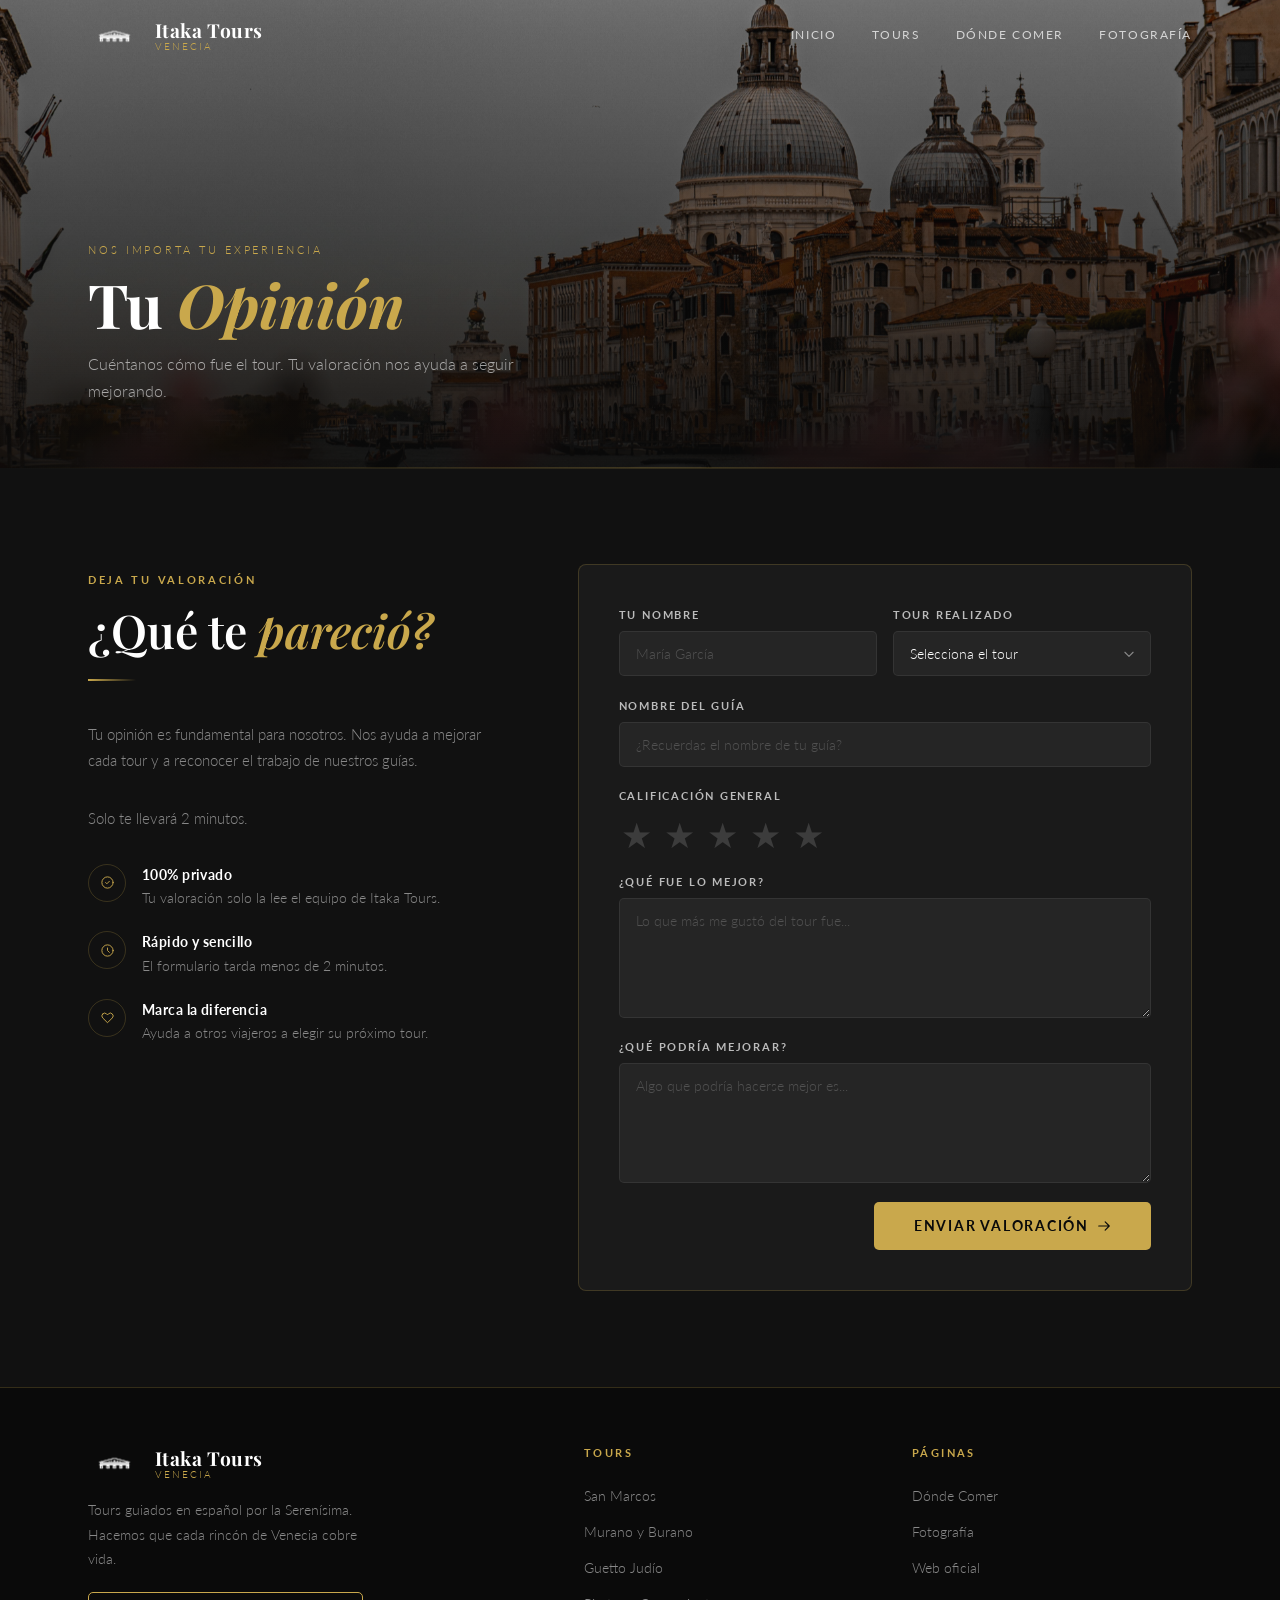
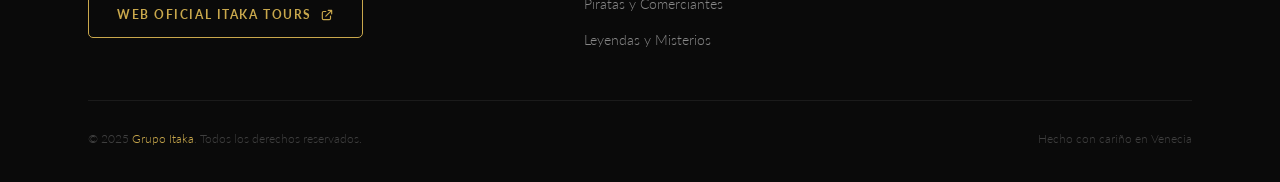
==== commit 9c505f64: "feat: video YouTube, WhatsApp en fotografía y reorganización de docs - index: nueva sección de video" ====
--- a/feedback.html
+++ b/feedback.html
@@ -27,7 +27,6 @@
         <a href="tours.html">Tours</a>
         <a href="restaurantes.html">Dónde Comer</a>
         <a href="fotografia.html">Fotografía</a>
-        <a href="feedback.html" class="btn btn-gold">Tu Opinión</a>
       </nav>
       <button class="hamburger" id="hamburger" aria-label="Abrir menú">
         <span></span><span></span><span></span>
@@ -41,7 +40,6 @@
     <a href="tours.html">Tours</a>
     <a href="restaurantes.html">Dónde Comer</a>
     <a href="fotografia.html">Fotografía</a>
-    <a href="feedback.html">Tu Opinión</a>
     <p class="mobile-nav-footer">Itaka Tours · Venecia</p>
   </nav>
 
@@ -265,7 +263,7 @@
           <h4>Páginas</h4>
           <ul>
             <li><a href="restaurantes.html">Dónde Comer</a></li>
-            <li><a href="feedback.html">Tu Opinión</a></li>
+            <li><a href="fotografia.html">Fotografía</a></li>
             <li><a href="https://www.grupoitaka.com" target="_blank" rel="noopener">Web oficial</a></li>
           </ul>
         </div>
--- a/css/style.css
+++ b/css/style.css
@@ -447,6 +447,7 @@
   overflow: hidden;
   /* Reservar espacio para el header fijo para que el contenido no quede detrás */
   padding-top: var(--header-h);
+  padding-bottom: 5rem;
 }
 
 /* Imagen de fondo — se setea con style="background-image: url(...)" en cada HTML */
@@ -521,12 +522,12 @@
   animation: fadeUp 0.8s 0.7s forwards;
 }
 
-/* Grid de 3 tiles CTA grandes */
+/* Grid de 4 tiles CTA grandes */
 .hero-cta-grid {
   display: grid;
   grid-template-columns: repeat(3, 1fr);
-  gap: 1.25rem;
-  max-width: 760px;
+  gap: 1rem;
+  max-width: 720px;
   margin: 0 auto;
   opacity: 0;
   animation: fadeUp 0.8s 0.9s forwards;
@@ -580,6 +581,45 @@
   letter-spacing: 0.14em;
   text-transform: uppercase;
   color: var(--white);
+}
+
+/* Grupo de opinión (Google + TripAdvisor) — debajo del grid */
+.cta-opinion-group {
+  display: flex;
+  flex-direction: column;
+  align-items: center;
+  gap: 0.6rem;
+  margin-top: 1.2rem;
+  opacity: 0;
+  animation: fadeUp 0.8s 1.1s forwards;
+}
+
+.cta-opinion-label {
+  font-size: 0.72rem;
+  font-weight: 700;
+  letter-spacing: 0.14em;
+  text-transform: uppercase;
+  color: var(--gold);
+}
+
+.cta-opinion-links {
+  display: flex;
+  gap: 0.75rem;
+}
+
+.cta-tile--review {
+  padding: 0.9rem 1.5rem;
+  min-width: 140px;
+}
+
+.cta-tile-icon--brand {
+  border-color: transparent;
+  background: none;
+}
+
+.cta-tile--review:hover .cta-tile-icon--brand {
+  border-color: var(--gold);
+  background: rgba(201, 168, 76, 0.15);
 }
 
 /* Indicador de scroll */
@@ -1381,6 +1421,101 @@
 
 
 /* ════════════════════════════
+   12d. CTA WhatsApp (fotografia.html)
+════════════════════════════ */
+.whatsapp-cta {
+  text-align: center;
+  max-width: 540px;
+  margin: 0 auto;
+}
+
+.btn-whatsapp {
+  display: inline-flex;
+  align-items: center;
+  gap: 0.75rem;
+  background: #25D366;
+  color: var(--white);
+  font-family: var(--font-body);
+  font-size: 0.95rem;
+  font-weight: 700;
+  letter-spacing: 0.04em;
+  padding: 1.1rem 2.4rem;
+  border-radius: 999px;
+  text-decoration: none;
+  transition: transform var(--transition), box-shadow var(--transition), background var(--transition);
+  box-shadow: 0 8px 28px rgba(37, 211, 102, 0.22);
+}
+
+.btn-whatsapp:hover {
+  background: #1FB855;
+  transform: translateY(-3px);
+  box-shadow: 0 14px 38px rgba(37, 211, 102, 0.4);
+}
+
+.btn-whatsapp svg {
+  width: 22px;
+  height: 22px;
+  flex-shrink: 0;
+}
+
+.whatsapp-meta {
+  margin-top: 1.25rem;
+  font-size: 0.82rem;
+  color: var(--grey);
+  letter-spacing: 0.06em;
+}
+
+
+/* ════════════════════════════
+   13c. SECCIÓN DE VIDEO
+════════════════════════════ */
+.video-section {
+  background: var(--black);
+  padding: 5rem 1.5rem;
+  text-align: center;
+  border-top: 1px solid var(--border);
+}
+
+.video-eyebrow {
+  font-size: 0.72rem;
+  font-weight: 700;
+  letter-spacing: 0.14em;
+  text-transform: uppercase;
+  color: var(--gold);
+  margin-bottom: 0.75rem;
+}
+
+.video-title {
+  font-family: var(--font-heading);
+  font-size: clamp(1.5rem, 3vw, 2.25rem);
+  font-weight: 400;
+  color: var(--white);
+  margin-bottom: 2.5rem;
+  max-width: 600px;
+  margin-inline: auto;
+}
+
+.video-wrapper {
+  position: relative;
+  padding-bottom: 56.25%;
+  height: 0;
+  max-width: 860px;
+  margin-inline: auto;
+  border-radius: 6px;
+  overflow: hidden;
+  border: 1px solid var(--border);
+}
+
+.video-wrapper iframe {
+  position: absolute;
+  top: 0;
+  left: 0;
+  width: 100%;
+  height: 100%;
+}
+
+
+/* ════════════════════════════
    14. FOOTER
 ════════════════════════════ */
 footer {
@@ -1492,6 +1627,11 @@
 /* ════════════════════════════
    16. RESPONSIVE
 ════════════════════════════ */
+
+/* Desktop: ocultar eyebrow del hero (se superpone al nav en pantallas grandes) */
+@media (min-width: 641px) {
+  .hero-eyebrow { display: none; }
+}
 
 /* Tablet — hasta 1100px */
 @media (max-width: 1100px) {
@@ -1541,6 +1681,12 @@
     justify-content: flex-start;
     padding: 1rem 1.25rem;
     gap: 1rem;
+  }
+
+  .cta-tile--review {
+    flex-direction: column;
+    padding: 0.9rem 1rem;
+    gap: 0.5rem;
   }
 
   /* Ocultar indicador de scroll en móvil */
